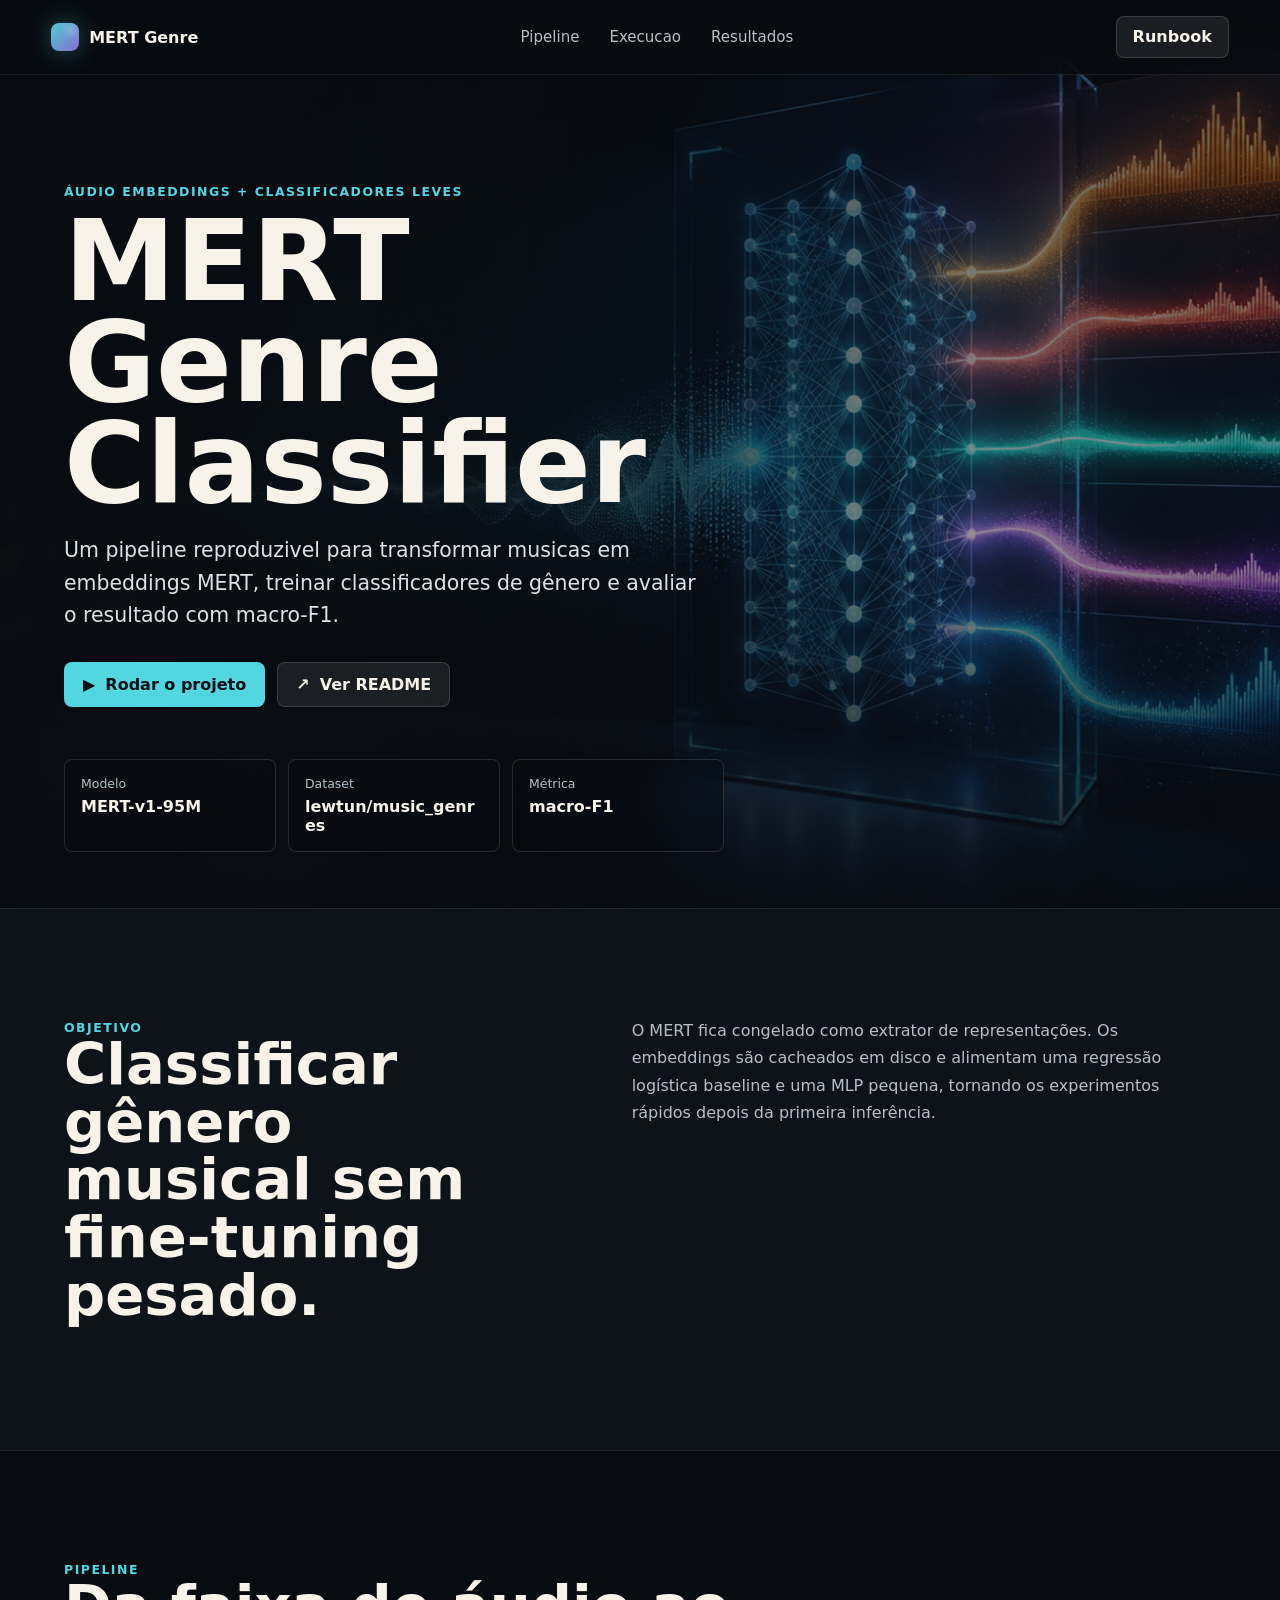
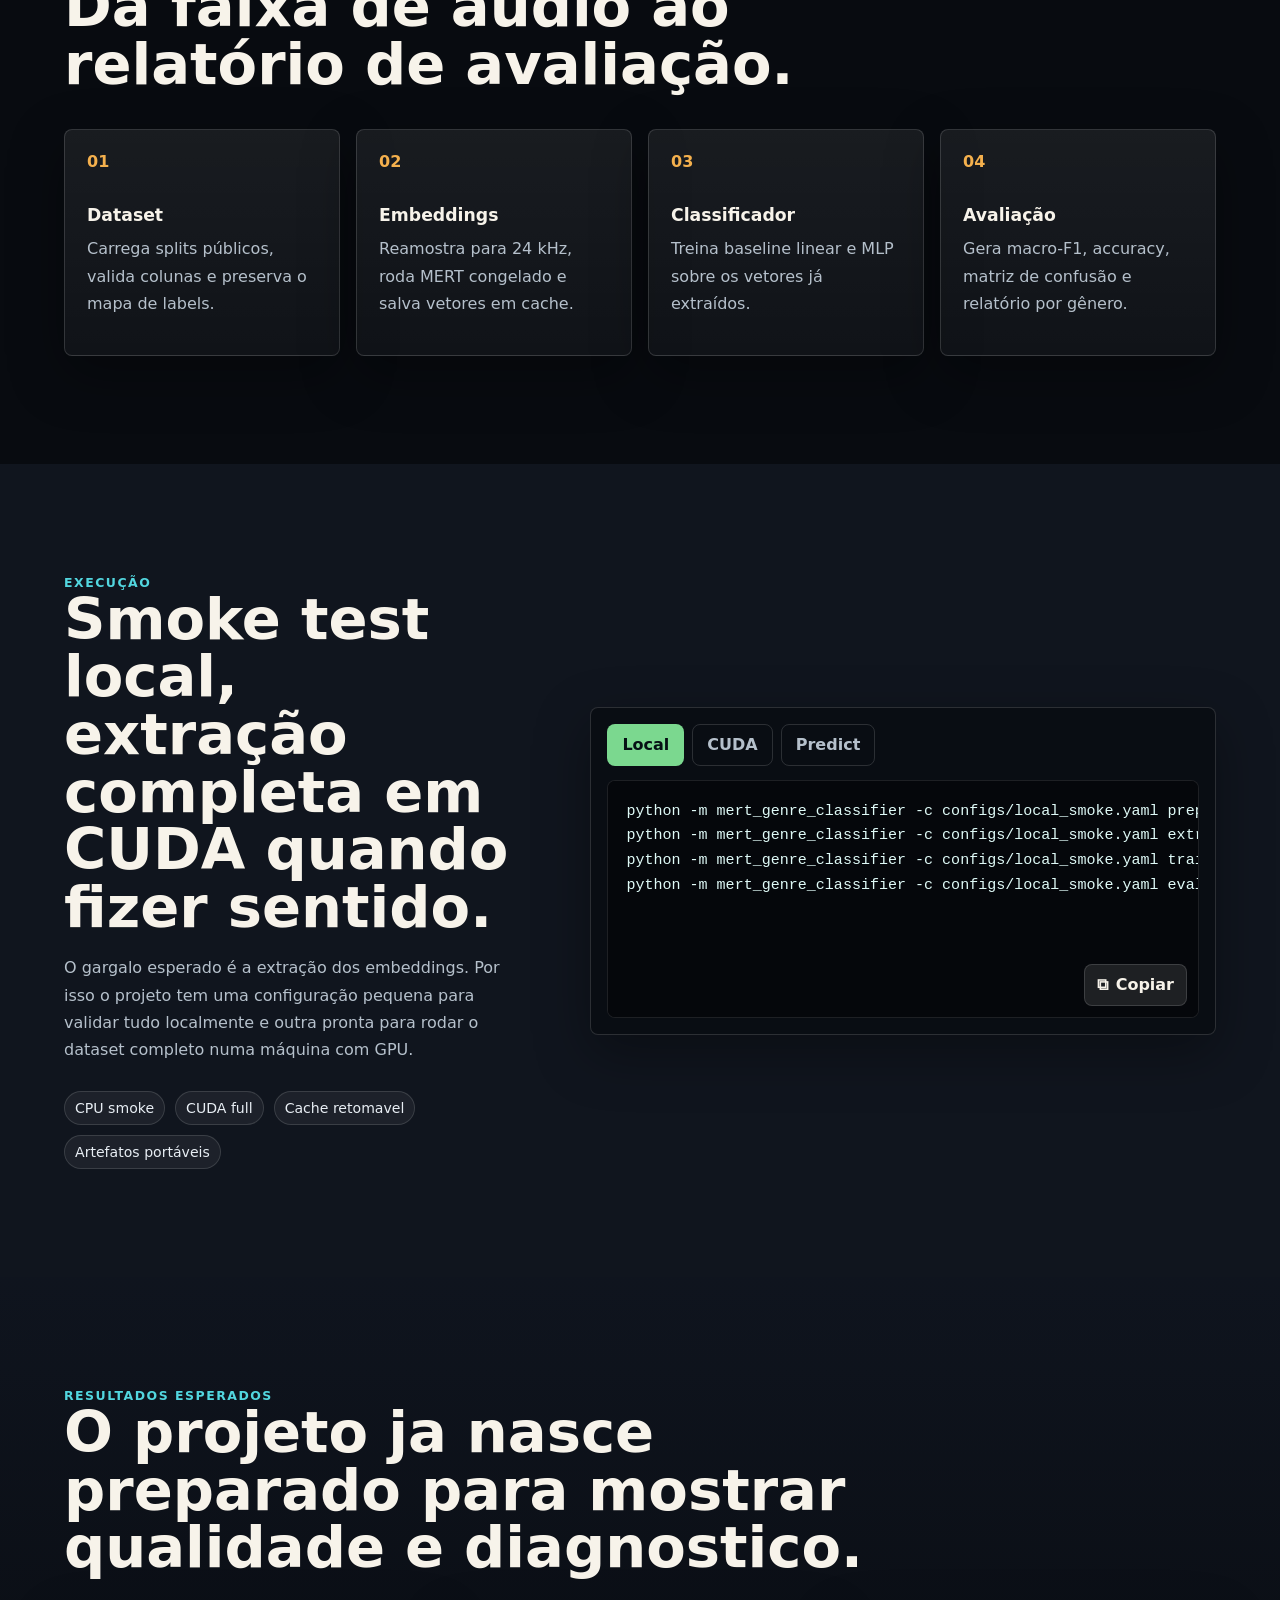
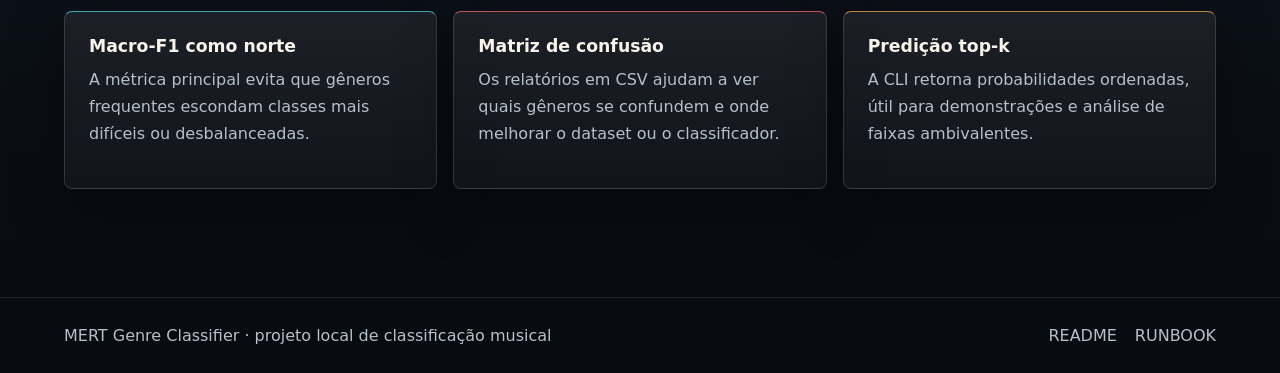
==== site/index.html @ 5b913d6e "sup" ====
<!doctype html>
<html lang="pt-BR">
  <head>
    <meta charset="utf-8" />
    <meta name="viewport" content="width=device-width, initial-scale=1" />
    <meta
      name="description"
      content="Projeto de classificador de gêneros musicais com embeddings MERT congelados, pipeline local e execução CUDA opcional."
    />
    <title>MERT Genre Classifier</title>
    <link rel="stylesheet" href="styles.css" />
  </head>
  <body>
    <header class="site-header" aria-label="Navegação principal">
      <a class="brand" href="#top" aria-label="MERT Genre Classifier">
        <span class="brand-mark" aria-hidden="true"></span>
        <span>MERT Genre</span>
      </a>
      <nav class="nav-links" aria-label="Seções da página">
        <a href="#pipeline">Pipeline</a>
        <a href="#execucao">Execucao</a>
        <a href="#resultados">Resultados</a>
      </nav>
      <a class="nav-action" href="../RUNBOOK.md">Runbook</a>
    </header>

    <main id="top">
      <section class="hero" aria-labelledby="hero-title">
        <img
          class="hero-image"
          src="assets/mert-genre-hero.png"
          alt="Visual abstrato de uma onda sonora entrando em uma rede neural e saindo como faixas espectrais coloridas."
        />
        <div class="hero-shade" aria-hidden="true"></div>
        <div class="hero-content">
          <p class="eyebrow">Áudio embeddings + classificadores leves</p>
          <h1 id="hero-title">MERT Genre Classifier</h1>
          <p class="hero-copy">
            Um pipeline reproduzivel para transformar musicas em embeddings MERT,
            treinar classificadores de gênero e avaliar o resultado com macro-F1.
          </p>
          <div class="hero-actions" aria-label="Ações principais">
            <a class="button button-primary" href="#execucao">
              <span aria-hidden="true">▶</span>
              Rodar o projeto
            </a>
            <a class="button button-secondary" href="../README.md">
              <span aria-hidden="true">↗</span>
              Ver README
            </a>
          </div>
          <dl class="hero-stats" aria-label="Resumo técnico">
            <div>
              <dt>Modelo</dt>
              <dd>MERT-v1-95M</dd>
            </div>
            <div>
              <dt>Dataset</dt>
              <dd>lewtun/music_genres</dd>
            </div>
            <div>
              <dt>Métrica</dt>
              <dd>macro-F1</dd>
            </div>
          </dl>
        </div>
      </section>

      <section class="intro-band" aria-label="Resumo do projeto">
        <div class="intro-grid">
          <article>
            <span class="section-kicker">Objetivo</span>
            <h2>Classificar gênero musical sem fine-tuning pesado.</h2>
          </article>
          <p>
            O MERT fica congelado como extrator de representações. Os embeddings
            são cacheados em disco e alimentam uma regressão logística baseline e
            uma MLP pequena, tornando os experimentos rápidos depois da primeira
            inferência.
          </p>
        </div>
      </section>

      <section id="pipeline" class="section">
        <div class="section-heading">
          <span class="section-kicker">Pipeline</span>
          <h2>Da faixa de áudio ao relatório de avaliação.</h2>
        </div>
        <div class="flow" aria-label="Etapas do pipeline">
          <article class="flow-step">
            <span class="step-number">01</span>
            <h3>Dataset</h3>
            <p>Carrega splits públicos, valida colunas e preserva o mapa de labels.</p>
          </article>
          <article class="flow-step">
            <span class="step-number">02</span>
            <h3>Embeddings</h3>
            <p>Reamostra para 24 kHz, roda MERT congelado e salva vetores em cache.</p>
          </article>
          <article class="flow-step">
            <span class="step-number">03</span>
            <h3>Classificador</h3>
            <p>Treina baseline linear e MLP sobre os vetores já extraídos.</p>
          </article>
          <article class="flow-step">
            <span class="step-number">04</span>
            <h3>Avaliação</h3>
            <p>Gera macro-F1, accuracy, matriz de confusão e relatório por gênero.</p>
          </article>
        </div>
      </section>

      <section id="execucao" class="section split-section">
        <div class="section-copy">
          <span class="section-kicker">Execução</span>
          <h2>Smoke test local, extração completa em CUDA quando fizer sentido.</h2>
          <p>
            O gargalo esperado é a extração dos embeddings. Por isso o projeto
            tem uma configuração pequena para validar tudo localmente e outra
            pronta para rodar o dataset completo numa máquina com GPU.
          </p>
          <div class="tag-row" aria-label="Modos de execução">
            <span>CPU smoke</span>
            <span>CUDA full</span>
            <span>Cache retomavel</span>
            <span>Artefatos portáveis</span>
          </div>
        </div>
        <div class="terminal-panel" aria-label="Comandos principais">
          <div class="terminal-tabs" role="tablist" aria-label="Escolha do comando">
            <button class="tab-button active" type="button" data-tab="local">Local</button>
            <button class="tab-button" type="button" data-tab="cuda">CUDA</button>
            <button class="tab-button" type="button" data-tab="predict">Predict</button>
          </div>
          <pre class="code-block active" data-panel="local"><code>python -m mert_genre_classifier -c configs/local_smoke.yaml prepare-data
python -m mert_genre_classifier -c configs/local_smoke.yaml extract-embeddings --resume
python -m mert_genre_classifier -c configs/local_smoke.yaml train
python -m mert_genre_classifier -c configs/local_smoke.yaml evaluate</code></pre>
          <pre class="code-block" data-panel="cuda"><code>python -m mert_genre_classifier -c configs/full_cuda.yaml prepare-data
python -m mert_genre_classifier -c configs/full_cuda.yaml extract-embeddings --split train --resume
python -m mert_genre_classifier -c configs/full_cuda.yaml extract-embeddings --split test --resume</code></pre>
          <pre class="code-block" data-panel="predict"><code>python -m mert_genre_classifier -c configs/full_cuda.yaml predict caminho/para/musica.wav --model mlp --top-k 5</code></pre>
          <button class="copy-button" type="button" data-copy-active>
            <span aria-hidden="true">⧉</span>
            Copiar
          </button>
        </div>
      </section>

      <section id="resultados" class="section results-section">
        <div class="section-heading">
          <span class="section-kicker">Resultados esperados</span>
          <h2>O projeto ja nasce preparado para mostrar qualidade e diagnostico.</h2>
        </div>
        <div class="result-grid">
          <article>
            <h3>Macro-F1 como norte</h3>
            <p>
              A métrica principal evita que gêneros frequentes escondam classes
              mais difíceis ou desbalanceadas.
            </p>
          </article>
          <article>
            <h3>Matriz de confusão</h3>
            <p>
              Os relatórios em CSV ajudam a ver quais gêneros se confundem e
              onde melhorar o dataset ou o classificador.
            </p>
          </article>
          <article>
            <h3>Predição top-k</h3>
            <p>
              A CLI retorna probabilidades ordenadas, útil para demonstrações e
              análise de faixas ambivalentes.
            </p>
          </article>
        </div>
      </section>
    </main>

    <footer class="site-footer">
      <p>MERT Genre Classifier · projeto local de classificação musical</p>
      <div>
        <a href="../README.md">README</a>
        <a href="../RUNBOOK.md">RUNBOOK</a>
      </div>
    </footer>

    <script src="main.js"></script>
  </body>
</html>
---- site/styles.css ----
:root {
  color-scheme: dark;
  --bg: #080b10;
  --surface: #101722;
  --surface-2: #151c2a;
  --text: #f7f3ea;
  --muted: #b5c0cb;
  --line: rgba(255, 255, 255, 0.14);
  --cyan: #52d6df;
  --coral: #f06e67;
  --amber: #f4b04d;
  --violet: #a783ff;
  --green: #7bd88f;
  --shadow: 0 18px 54px rgba(0, 0, 0, 0.34);
}

* {
  box-sizing: border-box;
}

html {
  scroll-behavior: smooth;
}

body {
  margin: 0;
  background: var(--bg);
  color: var(--text);
  font-family:
    Inter, ui-sans-serif, system-ui, -apple-system, BlinkMacSystemFont, "Segoe UI",
    sans-serif;
  letter-spacing: 0;
}

a {
  color: inherit;
  text-decoration: none;
}

.site-header {
  position: fixed;
  top: 0;
  left: 0;
  right: 0;
  z-index: 20;
  display: flex;
  align-items: center;
  justify-content: space-between;
  gap: 18px;
  padding: 16px clamp(18px, 4vw, 64px);
  background: rgba(8, 11, 16, 0.68);
  border-bottom: 1px solid rgba(255, 255, 255, 0.08);
  backdrop-filter: blur(18px);
}

.brand,
.nav-links,
.hero-actions,
.tag-row,
.site-footer div {
  display: flex;
  align-items: center;
}

.brand {
  min-width: 0;
  gap: 10px;
  font-weight: 760;
  white-space: nowrap;
}

.brand-mark {
  width: 28px;
  height: 28px;
  border-radius: 8px;
  background:
    linear-gradient(135deg, rgba(82, 214, 223, 0.95), rgba(167, 131, 255, 0.82)),
    radial-gradient(circle at 70% 24%, rgba(244, 176, 77, 0.95), transparent 35%);
  box-shadow: 0 0 24px rgba(82, 214, 223, 0.35);
}

.nav-links {
  gap: clamp(12px, 3vw, 30px);
  color: var(--muted);
  font-size: 0.94rem;
}

.nav-links a:hover,
.site-footer a:hover {
  color: var(--cyan);
}

.nav-action,
.button,
.copy-button,
.tab-button {
  min-height: 42px;
  border: 1px solid var(--line);
  border-radius: 8px;
  font: inherit;
  font-weight: 700;
  letter-spacing: 0;
}

.nav-action {
  padding: 10px 16px;
  background: rgba(255, 255, 255, 0.08);
}

.hero {
  position: relative;
  min-height: 92vh;
  display: grid;
  align-items: center;
  overflow: hidden;
  isolation: isolate;
  padding: 112px clamp(18px, 5vw, 76px) 56px;
}

.hero-image,
.hero-shade {
  position: absolute;
  inset: 0;
  width: 100%;
  height: 100%;
}

.hero-image {
  z-index: -3;
  object-fit: cover;
  object-position: center;
}

.hero-shade {
  z-index: -2;
  background:
    linear-gradient(90deg, rgba(8, 11, 16, 0.96) 0%, rgba(8, 11, 16, 0.86) 36%, rgba(8, 11, 16, 0.32) 74%),
    linear-gradient(180deg, rgba(8, 11, 16, 0.42), rgba(8, 11, 16, 0.18) 60%, rgba(8, 11, 16, 0.94));
}

.hero-content {
  width: min(690px, 100%);
  padding-top: 8vh;
}

.eyebrow,
.section-kicker {
  color: var(--cyan);
  font-size: 0.78rem;
  font-weight: 800;
  letter-spacing: 0.12em;
  text-transform: uppercase;
}

h1,
h2,
h3,
p {
  margin-top: 0;
}

h1 {
  max-width: 12ch;
  margin-bottom: 20px;
  font-size: 7rem;
  line-height: 0.9;
  letter-spacing: 0;
}

h2 {
  margin-bottom: 18px;
  font-size: 3.6rem;
  line-height: 1;
  letter-spacing: 0;
}

h3 {
  margin-bottom: 10px;
  font-size: 1.08rem;
  letter-spacing: 0;
}

.hero-copy {
  max-width: 640px;
  color: #d9e2ea;
  font-size: 1.28rem;
  line-height: 1.6;
}

.hero-actions {
  flex-wrap: wrap;
  gap: 12px;
  margin-top: 30px;
}

.button {
  display: inline-flex;
  align-items: center;
  justify-content: center;
  gap: 10px;
  padding: 12px 18px;
}

.button-primary {
  border-color: rgba(82, 214, 223, 0.6);
  background: var(--cyan);
  color: #061014;
}

.button-secondary {
  background: rgba(255, 255, 255, 0.08);
}

.hero-stats {
  display: grid;
  grid-template-columns: repeat(3, minmax(0, 1fr));
  gap: 12px;
  width: min(660px, 100%);
  margin: 52px 0 0;
}

.hero-stats div {
  min-width: 0;
  padding: 16px;
  border: 1px solid rgba(255, 255, 255, 0.13);
  border-radius: 8px;
  background: rgba(8, 11, 16, 0.44);
  backdrop-filter: blur(14px);
}

.hero-stats dt {
  color: var(--muted);
  font-size: 0.78rem;
}

.hero-stats dd {
  margin: 6px 0 0;
  overflow-wrap: anywhere;
  font-weight: 800;
}

.intro-band,
.section {
  padding: clamp(54px, 9vw, 108px) clamp(18px, 5vw, 76px);
}

.intro-band {
  background: #0e131a;
  border-top: 1px solid rgba(255, 255, 255, 0.08);
  border-bottom: 1px solid rgba(255, 255, 255, 0.08);
}

.intro-grid {
  display: grid;
  grid-template-columns: minmax(0, 0.9fr) minmax(280px, 1.1fr);
  gap: clamp(28px, 7vw, 90px);
  max-width: 1180px;
  margin: 0 auto;
  align-items: start;
}

.intro-grid p,
.section-copy p,
.result-grid p,
.flow-step p {
  color: var(--muted);
  line-height: 1.7;
}

.section-heading,
.section-copy {
  max-width: 880px;
}

.flow {
  display: grid;
  grid-template-columns: repeat(4, minmax(0, 1fr));
  gap: 16px;
  margin-top: 36px;
}

.flow-step,
.result-grid article,
.terminal-panel {
  border: 1px solid var(--line);
  border-radius: 8px;
  background: linear-gradient(180deg, rgba(255, 255, 255, 0.07), rgba(255, 255, 255, 0.035));
  box-shadow: var(--shadow);
}

.flow-step {
  min-height: 220px;
  padding: 22px;
}

.step-number {
  display: block;
  margin-bottom: 34px;
  color: var(--amber);
  font-weight: 850;
}

.split-section {
  display: grid;
  grid-template-columns: minmax(0, 0.85fr) minmax(360px, 1.15fr);
  gap: clamp(28px, 5vw, 78px);
  align-items: center;
  background: #10151e;
}

.tag-row {
  flex-wrap: wrap;
  gap: 10px;
  margin-top: 28px;
}

.tag-row span {
  padding: 8px 10px;
  border: 1px solid rgba(255, 255, 255, 0.13);
  border-radius: 999px;
  color: #e8eef4;
  background: rgba(255, 255, 255, 0.055);
  font-size: 0.88rem;
}

.terminal-panel {
  position: relative;
  min-width: 0;
  padding: 16px;
  background: #090d13;
}

.terminal-tabs {
  display: flex;
  gap: 8px;
  margin-bottom: 14px;
}

.tab-button {
  cursor: pointer;
  padding: 8px 14px;
  color: var(--muted);
  background: transparent;
}

.tab-button.active {
  color: #061014;
  border-color: transparent;
  background: var(--green);
}

.code-block {
  display: none;
  min-height: 238px;
  margin: 0;
  padding: 18px;
  overflow-x: auto;
  border: 1px solid rgba(255, 255, 255, 0.1);
  border-radius: 8px;
  background: #05070b;
  color: #dffaf7;
  font-size: 0.94rem;
  line-height: 1.65;
}

.code-block.active {
  display: block;
}

.copy-button {
  position: absolute;
  right: 28px;
  bottom: 28px;
  cursor: pointer;
  display: inline-flex;
  align-items: center;
  gap: 8px;
  padding: 8px 12px;
  color: var(--text);
  background: rgba(255, 255, 255, 0.1);
}

.results-section {
  background:
    linear-gradient(180deg, rgba(21, 28, 42, 0.54), rgba(8, 11, 16, 0)),
    var(--bg);
}

.result-grid {
  display: grid;
  grid-template-columns: repeat(3, minmax(0, 1fr));
  gap: 16px;
  margin-top: 34px;
}

.result-grid article {
  padding: 24px;
}

.result-grid article:nth-child(1) {
  border-top-color: rgba(82, 214, 223, 0.75);
}

.result-grid article:nth-child(2) {
  border-top-color: rgba(240, 110, 103, 0.75);
}

.result-grid article:nth-child(3) {
  border-top-color: rgba(244, 176, 77, 0.75);
}

.site-footer {
  display: flex;
  align-items: center;
  justify-content: space-between;
  gap: 20px;
  padding: 28px clamp(18px, 5vw, 76px);
  border-top: 1px solid rgba(255, 255, 255, 0.1);
  color: var(--muted);
}

.site-footer p {
  margin: 0;
}

.site-footer div {
  gap: 18px;
}

@media (max-width: 900px) {
  .site-header {
    position: absolute;
  }

  .nav-links {
    display: none;
  }

  .hero {
    min-height: 88vh;
  }

  h1 {
    font-size: 5rem;
  }

  h2 {
    font-size: 2.75rem;
  }

  .hero-copy {
    font-size: 1.16rem;
  }

  .code-block {
    font-size: 0.86rem;
  }

  .hero-shade {
    background:
      linear-gradient(90deg, rgba(8, 11, 16, 0.96), rgba(8, 11, 16, 0.78)),
      linear-gradient(180deg, rgba(8, 11, 16, 0.28), rgba(8, 11, 16, 0.95));
  }

  .intro-grid,
  .split-section {
    grid-template-columns: 1fr;
  }

  .flow,
  .result-grid {
    grid-template-columns: repeat(2, minmax(0, 1fr));
  }
}

@media (max-width: 620px) {
  .site-header {
    padding: 14px 16px;
  }

  .nav-action {
    display: none;
  }

  .hero {
    padding: 96px 18px 38px;
  }

  h1 {
    font-size: 3.55rem;
  }

  h2 {
    font-size: 2.15rem;
  }

  .hero-copy {
    font-size: 1.05rem;
  }

  .hero-stats,
  .flow,
  .result-grid {
    grid-template-columns: 1fr;
  }

  .terminal-panel {
    padding: 12px;
  }

  .terminal-tabs {
    overflow-x: auto;
  }

  .code-block {
    min-height: 260px;
    padding: 14px;
    font-size: 0.78rem;
  }

  .copy-button {
    position: static;
    margin-top: 12px;
    width: 100%;
    justify-content: center;
  }

  .site-footer {
    align-items: flex-start;
    flex-direction: column;
  }
}
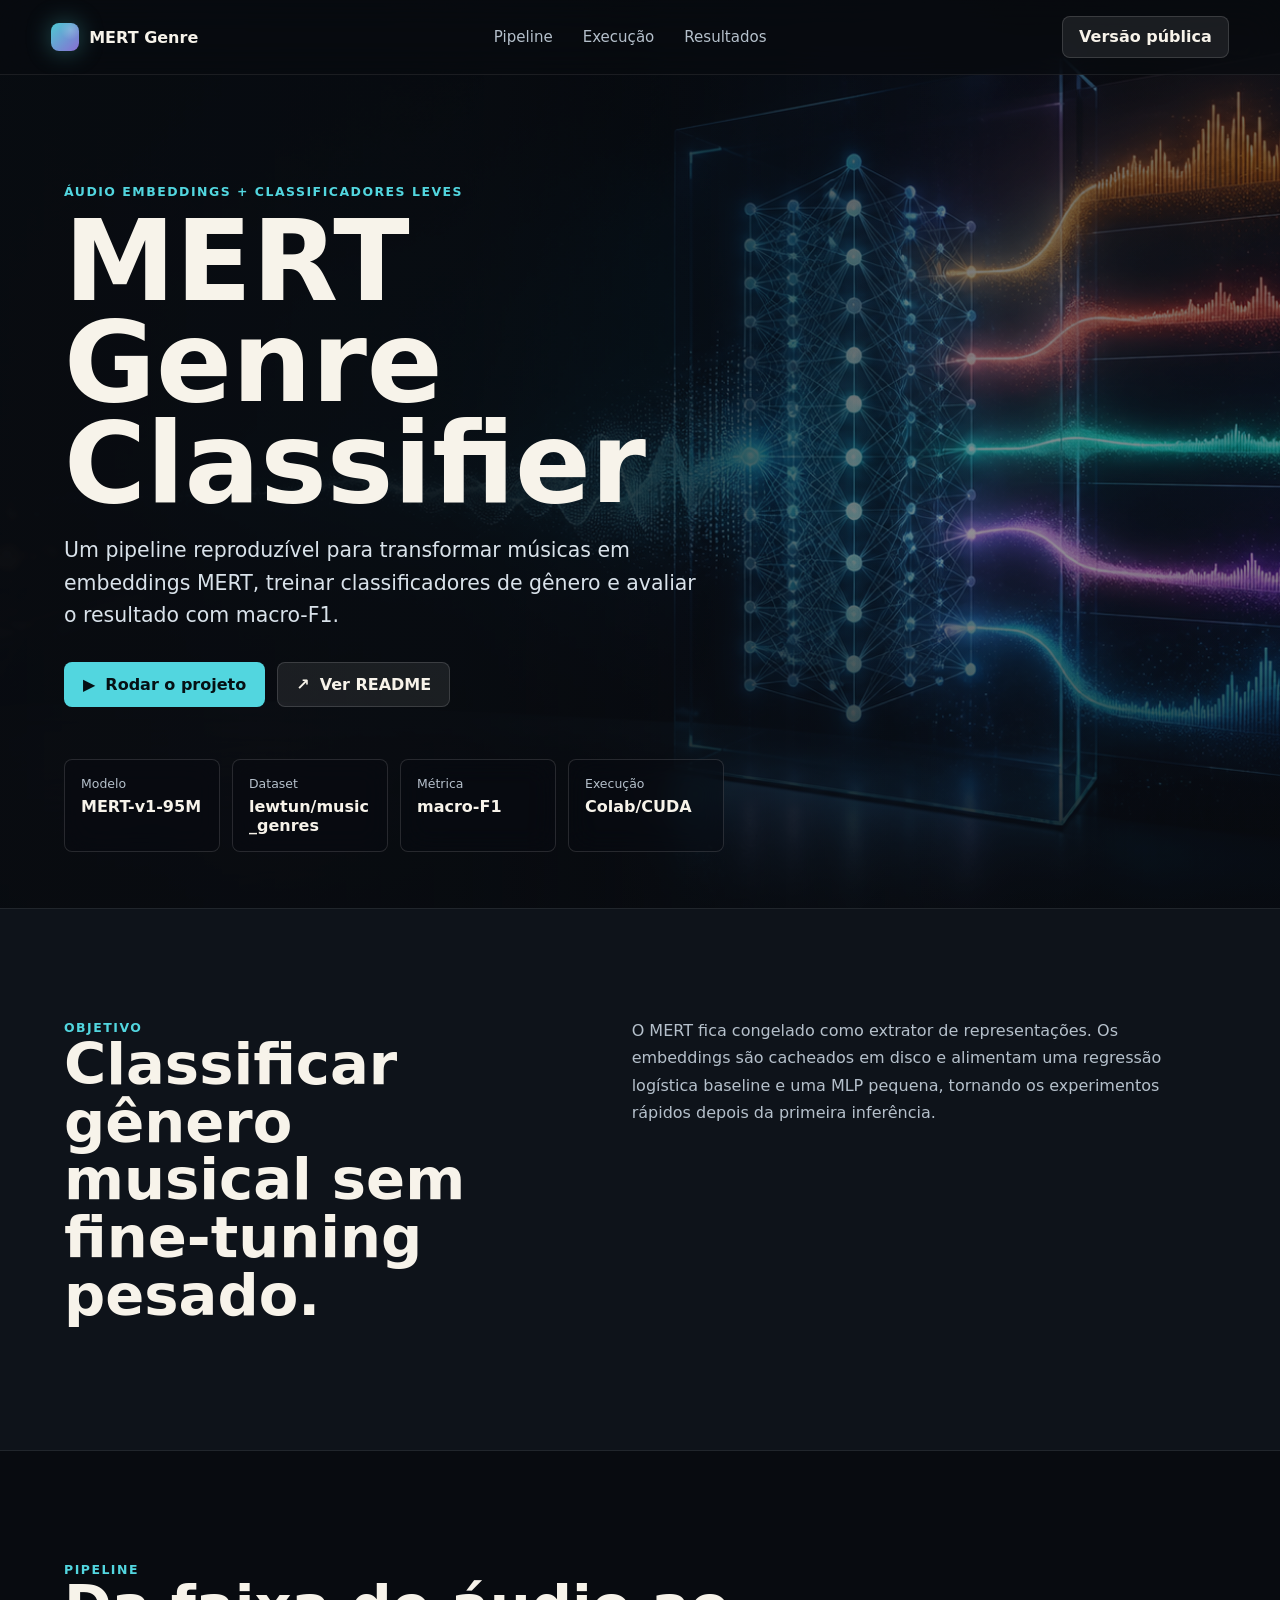
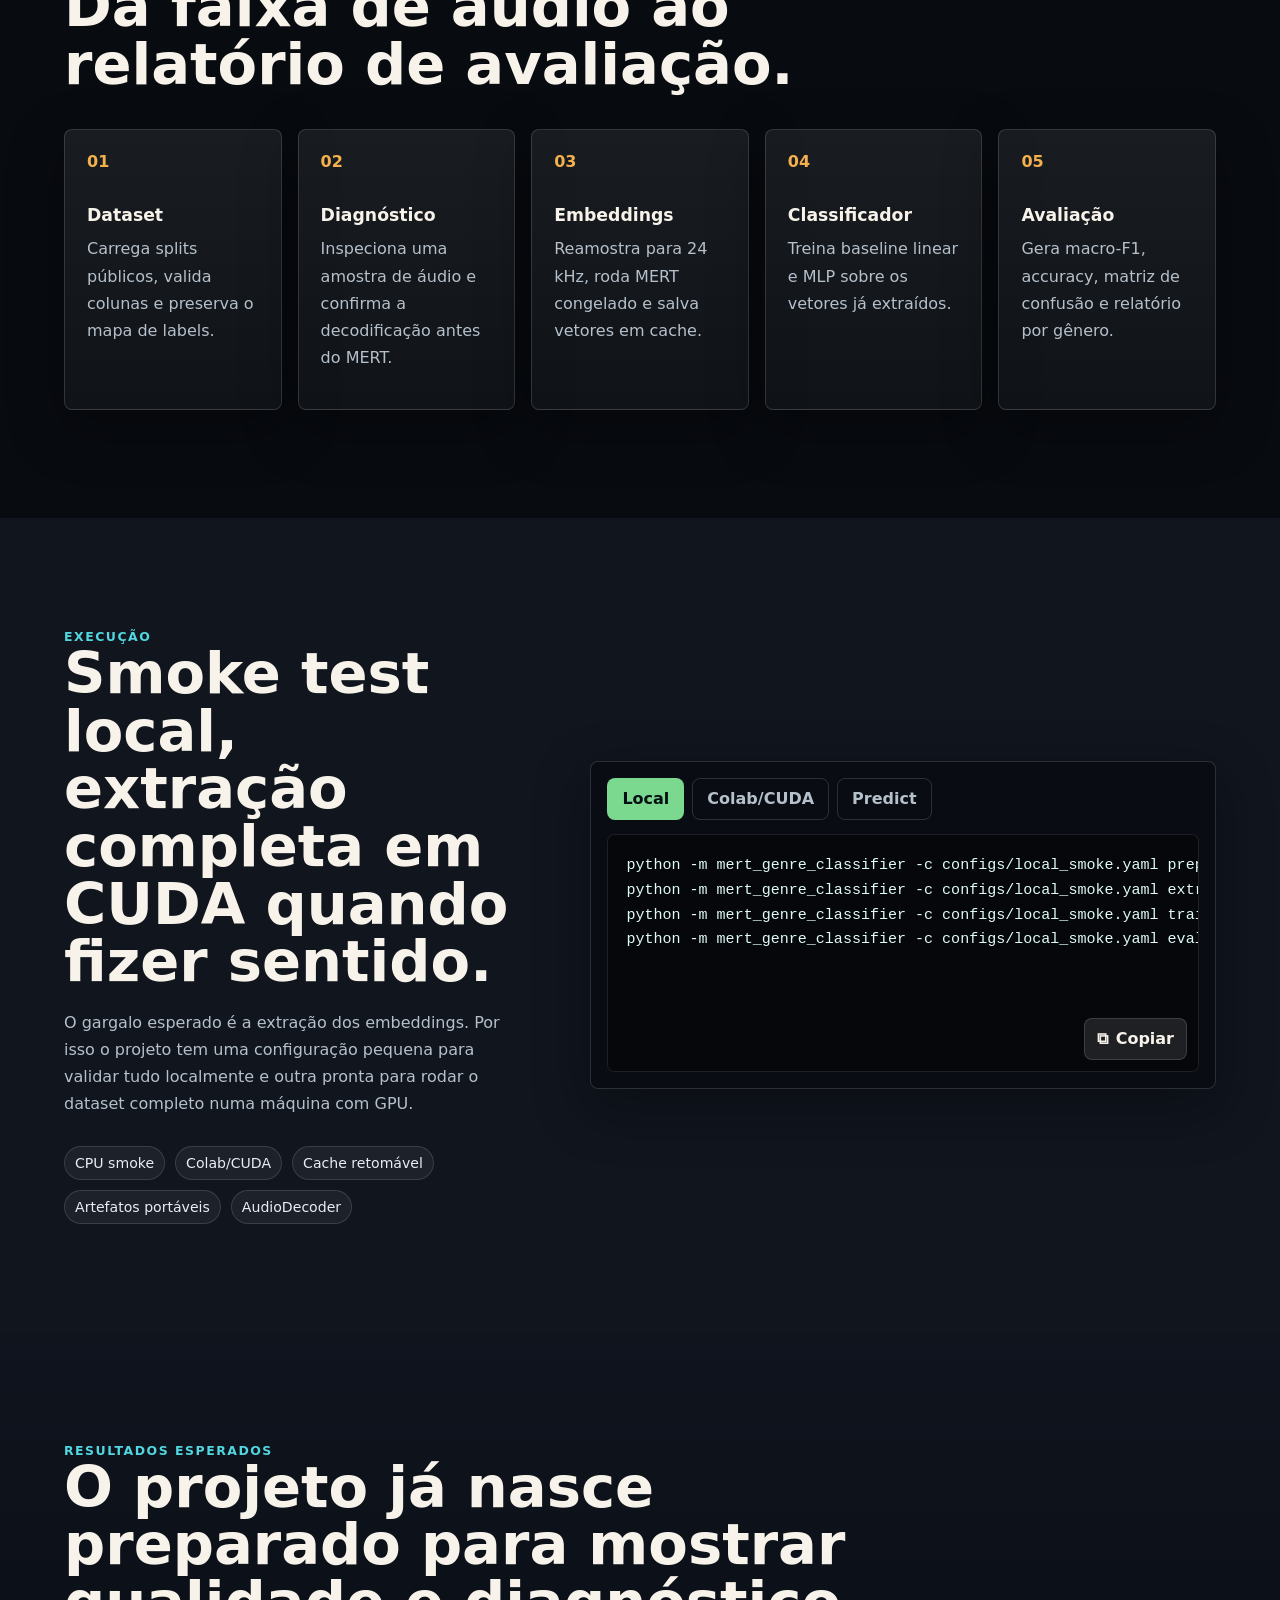
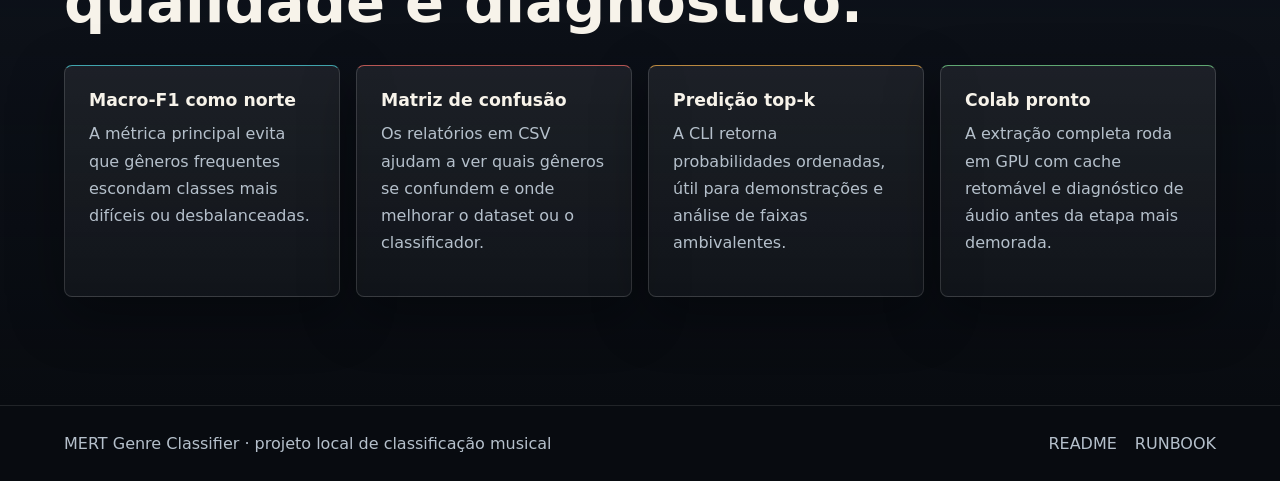
==== commit 5e75c305: "Add data" ====
--- a/site/index.html
+++ b/site/index.html
@@ -18,10 +18,10 @@
       </a>
       <nav class="nav-links" aria-label="Seções da página">
         <a href="#pipeline">Pipeline</a>
-        <a href="#execucao">Execucao</a>
+        <a href="#execucao">Execução</a>
         <a href="#resultados">Resultados</a>
       </nav>
-      <a class="nav-action" href="../RUNBOOK.md">Runbook</a>
+      <a class="nav-action" href="publico.html">Versão pública</a>
     </header>
 
     <main id="top">
@@ -36,7 +36,7 @@
           <p class="eyebrow">Áudio embeddings + classificadores leves</p>
           <h1 id="hero-title">MERT Genre Classifier</h1>
           <p class="hero-copy">
-            Um pipeline reproduzivel para transformar musicas em embeddings MERT,
+            Um pipeline reproduzível para transformar músicas em embeddings MERT,
             treinar classificadores de gênero e avaliar o resultado com macro-F1.
           </p>
           <div class="hero-actions" aria-label="Ações principais">
@@ -62,6 +62,10 @@
               <dt>Métrica</dt>
               <dd>macro-F1</dd>
             </div>
+            <div>
+              <dt>Execução</dt>
+              <dd>Colab/CUDA</dd>
+            </div>
           </dl>
         </div>
       </section>
@@ -94,16 +98,21 @@
           </article>
           <article class="flow-step">
             <span class="step-number">02</span>
+            <h3>Diagnóstico</h3>
+            <p>Inspeciona uma amostra de áudio e confirma a decodificação antes do MERT.</p>
+          </article>
+          <article class="flow-step">
+            <span class="step-number">03</span>
             <h3>Embeddings</h3>
             <p>Reamostra para 24 kHz, roda MERT congelado e salva vetores em cache.</p>
           </article>
           <article class="flow-step">
-            <span class="step-number">03</span>
+            <span class="step-number">04</span>
             <h3>Classificador</h3>
             <p>Treina baseline linear e MLP sobre os vetores já extraídos.</p>
           </article>
           <article class="flow-step">
-            <span class="step-number">04</span>
+            <span class="step-number">05</span>
             <h3>Avaliação</h3>
             <p>Gera macro-F1, accuracy, matriz de confusão e relatório por gênero.</p>
           </article>
@@ -121,22 +130,25 @@
           </p>
           <div class="tag-row" aria-label="Modos de execução">
             <span>CPU smoke</span>
-            <span>CUDA full</span>
-            <span>Cache retomavel</span>
+            <span>Colab/CUDA</span>
+            <span>Cache retomável</span>
             <span>Artefatos portáveis</span>
+            <span>AudioDecoder</span>
           </div>
         </div>
         <div class="terminal-panel" aria-label="Comandos principais">
           <div class="terminal-tabs" role="tablist" aria-label="Escolha do comando">
             <button class="tab-button active" type="button" data-tab="local">Local</button>
-            <button class="tab-button" type="button" data-tab="cuda">CUDA</button>
+            <button class="tab-button" type="button" data-tab="cuda">Colab/CUDA</button>
             <button class="tab-button" type="button" data-tab="predict">Predict</button>
           </div>
           <pre class="code-block active" data-panel="local"><code>python -m mert_genre_classifier -c configs/local_smoke.yaml prepare-data
 python -m mert_genre_classifier -c configs/local_smoke.yaml extract-embeddings --resume
 python -m mert_genre_classifier -c configs/local_smoke.yaml train
 python -m mert_genre_classifier -c configs/local_smoke.yaml evaluate</code></pre>
-          <pre class="code-block" data-panel="cuda"><code>python -m mert_genre_classifier -c configs/full_cuda.yaml prepare-data
+          <pre class="code-block" data-panel="cuda"><code>python -m pip install -e ".[dev]"
+python -m mert_genre_classifier -c configs/full_cuda.yaml prepare-data
+python -m mert_genre_classifier -c configs/full_cuda.yaml inspect-audio --split train --index 0
 python -m mert_genre_classifier -c configs/full_cuda.yaml extract-embeddings --split train --resume
 python -m mert_genre_classifier -c configs/full_cuda.yaml extract-embeddings --split test --resume</code></pre>
           <pre class="code-block" data-panel="predict"><code>python -m mert_genre_classifier -c configs/full_cuda.yaml predict caminho/para/musica.wav --model mlp --top-k 5</code></pre>
@@ -150,7 +162,7 @@
       <section id="resultados" class="section results-section">
         <div class="section-heading">
           <span class="section-kicker">Resultados esperados</span>
-          <h2>O projeto ja nasce preparado para mostrar qualidade e diagnostico.</h2>
+          <h2>O projeto já nasce preparado para mostrar qualidade e diagnóstico.</h2>
         </div>
         <div class="result-grid">
           <article>
@@ -172,6 +184,13 @@
             <p>
               A CLI retorna probabilidades ordenadas, útil para demonstrações e
               análise de faixas ambivalentes.
+            </p>
+          </article>
+          <article>
+            <h3>Colab pronto</h3>
+            <p>
+              A extração completa roda em GPU com cache retomável e diagnóstico
+              de áudio antes da etapa mais demorada.
             </p>
           </article>
         </div>
--- a/site/styles.css
+++ b/site/styles.css
@@ -213,7 +213,7 @@
 
 .hero-stats {
   display: grid;
-  grid-template-columns: repeat(3, minmax(0, 1fr));
+  grid-template-columns: repeat(auto-fit, minmax(145px, 1fr));
   gap: 12px;
   width: min(660px, 100%);
   margin: 52px 0 0;
@@ -274,7 +274,7 @@
 
 .flow {
   display: grid;
-  grid-template-columns: repeat(4, minmax(0, 1fr));
+  grid-template-columns: repeat(auto-fit, minmax(190px, 1fr));
   gap: 16px;
   margin-top: 36px;
 }
@@ -388,7 +388,7 @@
 
 .result-grid {
   display: grid;
-  grid-template-columns: repeat(3, minmax(0, 1fr));
+  grid-template-columns: repeat(auto-fit, minmax(230px, 1fr));
   gap: 16px;
   margin-top: 34px;
 }
@@ -407,6 +407,10 @@
 
 .result-grid article:nth-child(3) {
   border-top-color: rgba(244, 176, 77, 0.75);
+}
+
+.result-grid article:nth-child(4) {
+  border-top-color: rgba(123, 216, 143, 0.75);
 }
 
 .site-footer {
